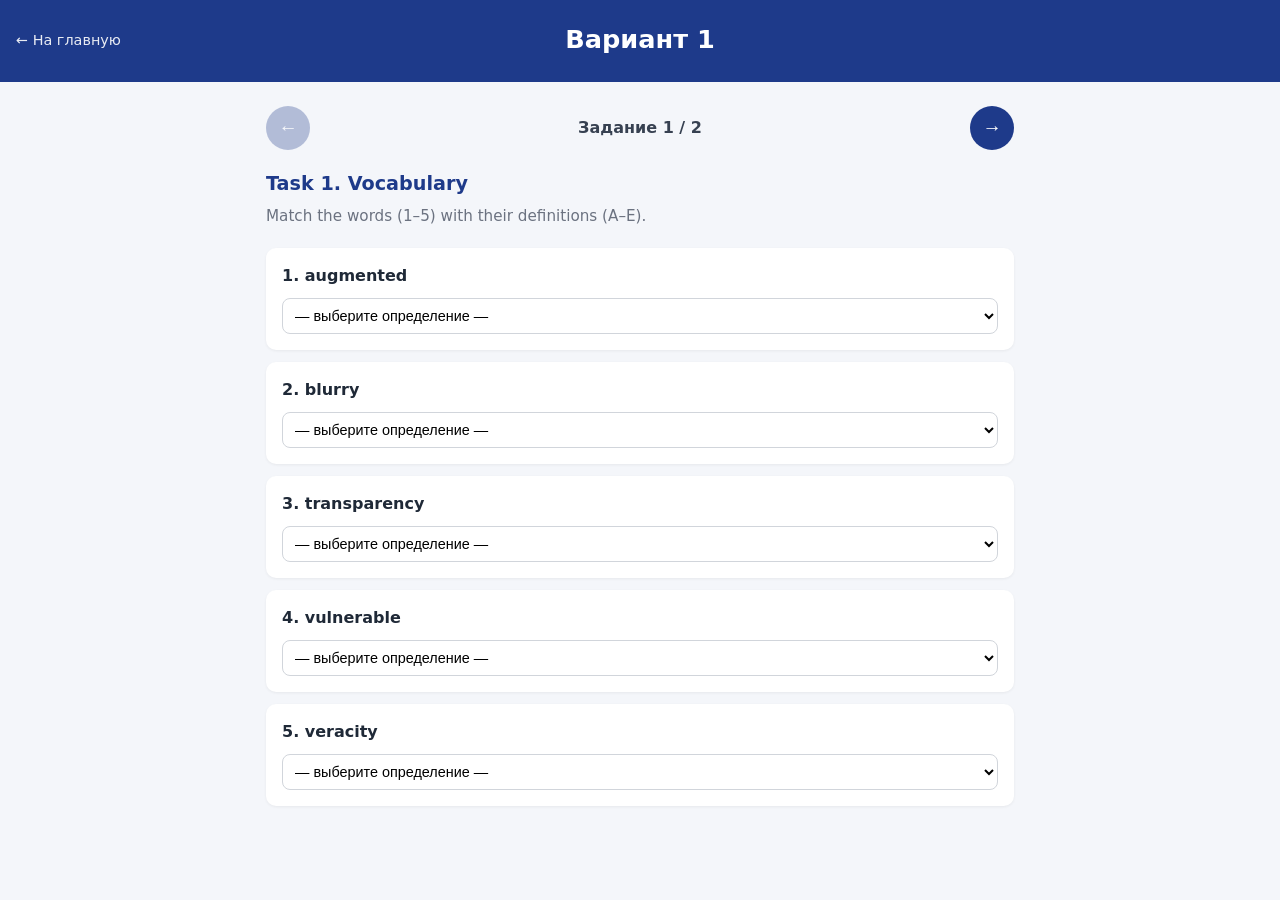
==== variant.html @ e1508805 "Add files via upload" ====
<!DOCTYPE html>
<html lang="ru">
<head>
  <meta charset="UTF-8">
  <meta name="viewport" content="width=device-width, initial-scale=1.0">
  <title>Вариант</title>
  <link rel="stylesheet" href="style.css">
</head>
<body>
  <header>
    <a href="index.html" class="back">← На главную</a>
    <h1 id="variant-title">Вариант</h1>
  </header>
  <main>
    <div class="task-nav">
      <button id="prev-task" class="nav-btn">←</button>
      <span id="task-indicator">Задание 1 / 2</span>
      <button id="next-task" class="nav-btn">→</button>
    </div>

    <section id="task-container"></section>

    <div id="result-box" class="hidden"></div>

    <div class="actions">
      <button id="check-btn">Проверить</button>
      <button id="retry-btn" class="hidden">Пройти заново</button>
    </div>
  </main>
  <script src="data.js"></script>
  <script src="app.js"></script>
</body>
</html>
---- style.css ----
* { box-sizing: border-box; margin: 0; padding: 0; }

body {
  font-family: system-ui, -apple-system, "Segoe UI", Roboto, sans-serif;
  background: #f4f6fa;
  color: #1f2937;
  line-height: 1.5;
  min-height: 100vh;
}

header {
  background: #1e3a8a;
  color: #fff;
  padding: 20px 16px;
  text-align: center;
  position: relative;
}
header h1 { font-size: 1.6rem; margin-bottom: 4px; }
header p { opacity: .85; font-size: .95rem; }
header .back {
  position: absolute;
  left: 16px;
  top: 50%;
  transform: translateY(-50%);
  color: #fff;
  text-decoration: none;
  font-size: .9rem;
  opacity: .9;
}
header .back:hover { opacity: 1; text-decoration: underline; }

main { max-width: 780px; margin: 0 auto; padding: 24px 16px 60px; }

/* Главная: карточки вариантов */
#variants-list {
  display: grid;
  grid-template-columns: repeat(auto-fill, minmax(150px, 1fr));
  gap: 14px;
}
.variant-card {
  background: #fff;
  border-radius: 12px;
  padding: 18px 14px;
  text-align: center;
  text-decoration: none;
  color: #1f2937;
  box-shadow: 0 1px 4px rgba(0,0,0,.08);
  transition: transform .12s, box-shadow .12s;
  border: 2px solid transparent;
}
.variant-card:hover {
  transform: translateY(-2px);
  box-shadow: 0 4px 12px rgba(0,0,0,.12);
}
.variant-card .num { font-size: 1.5rem; font-weight: 700; color: #1e3a8a; }
.variant-card .status { font-size: .85rem; margin-top: 6px; color: #6b7280; }
.variant-card.done { border-color: #16a34a; }
.variant-card.done .status { color: #16a34a; font-weight: 600; }

/* Навигация по заданиям */
.task-nav {
  display: flex;
  align-items: center;
  justify-content: space-between;
  margin-bottom: 20px;
}
.nav-btn {
  width: 44px; height: 44px;
  border-radius: 50%;
  border: none;
  background: #1e3a8a;
  color: #fff;
  font-size: 1.2rem;
  cursor: pointer;
  transition: opacity .15s;
}
.nav-btn:disabled { opacity: .3; cursor: default; }
#task-indicator { font-weight: 600; color: #374151; }

/* Задания */
.task-title { font-size: 1.2rem; font-weight: 700; margin-bottom: 6px; color: #1e3a8a; }
.task-instruction { font-size: .95rem; color: #6b7280; margin-bottom: 20px; }

.word-row, .question-row {
  background: #fff;
  border-radius: 10px;
  padding: 16px;
  margin-bottom: 12px;
  box-shadow: 0 1px 3px rgba(0,0,0,.06);
}
.word-row .word, .question-row .q-text {
  font-weight: 600;
  margin-bottom: 10px;
  display: block;
}
.word-row select {
  width: 100%;
  padding: 8px;
  border-radius: 8px;
  border: 1px solid #d1d5db;
  background: #fff;
  font-size: .9rem;
}
.question-row label {
  display: flex;
  align-items: flex-start;
  gap: 8px;
  padding: 6px 0;
  cursor: pointer;
  font-size: .95rem;
}
.question-row input[type="radio"] { margin-top: 3px; }

/* Результат */
#result-box {
  margin-top: 20px;
  padding: 18px;
  border-radius: 10px;
  font-weight: 600;
  text-align: center;
  font-size: 1.1rem;
}
#result-box.good { background: #dcfce7; color: #166534; }
#result-box.warn { background: #fef9c3; color: #854d0e; }
#result-box.bad  { background: #fee2e2; color: #991b1b; }

.actions { display: flex; gap: 12px; margin-top: 20px; justify-content: center; }
.actions button {
  padding: 12px 28px;
  border: none;
  border-radius: 10px;
  font-size: 1rem;
  font-weight: 600;
  cursor: pointer;
  transition: opacity .15s;
}
#check-btn { background: #1e3a8a; color: #fff; }
#check-btn:hover { opacity: .9; }
#retry-btn { background: #e5e7eb; color: #1f2937; }
#retry-btn:hover { opacity: .85; }

.reset {
  margin-top: 12px;
  background: transparent;
  border: 1px solid rgba(255,255,255,.5);
  color: #fff;
  padding: 6px 14px;
  border-radius: 8px;
  cursor: pointer;
  font-size: .85rem;
}
.reset:hover { background: rgba(255,255,255,.1); }

.hidden { display: none; }
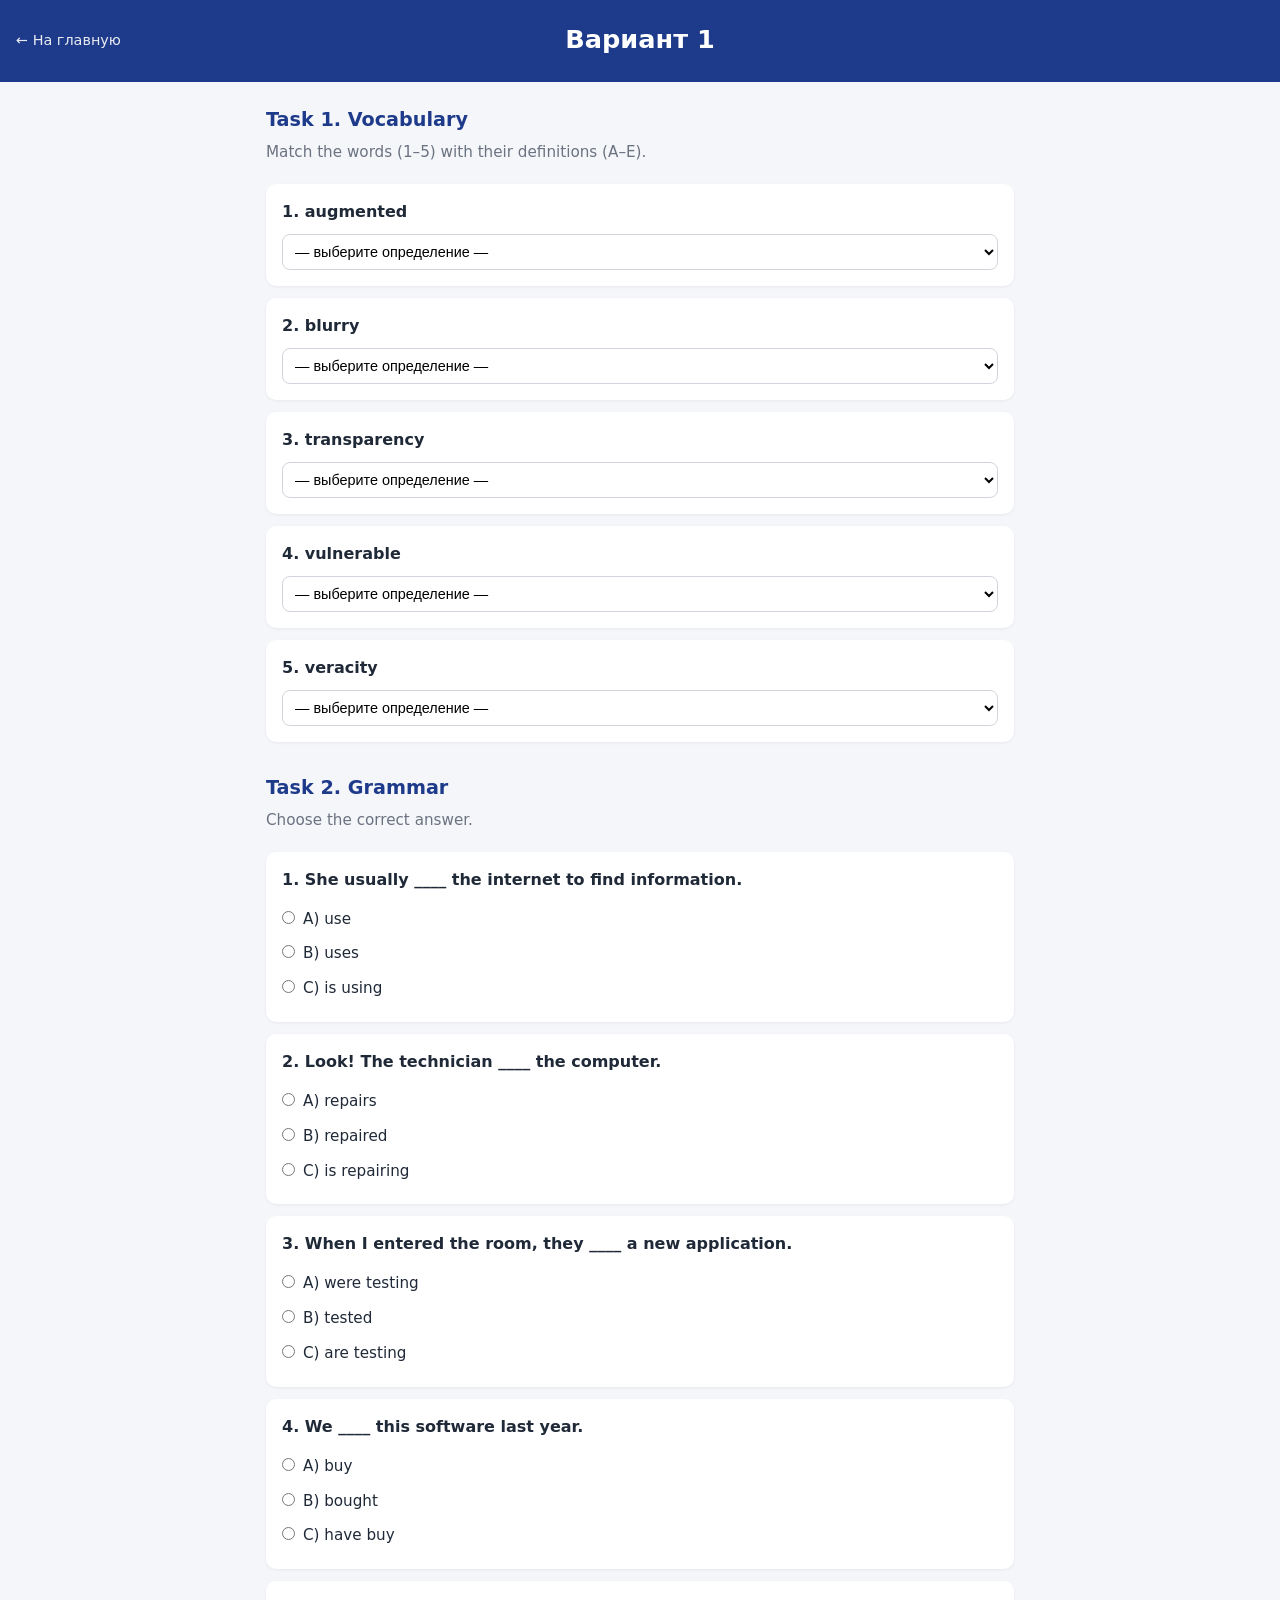
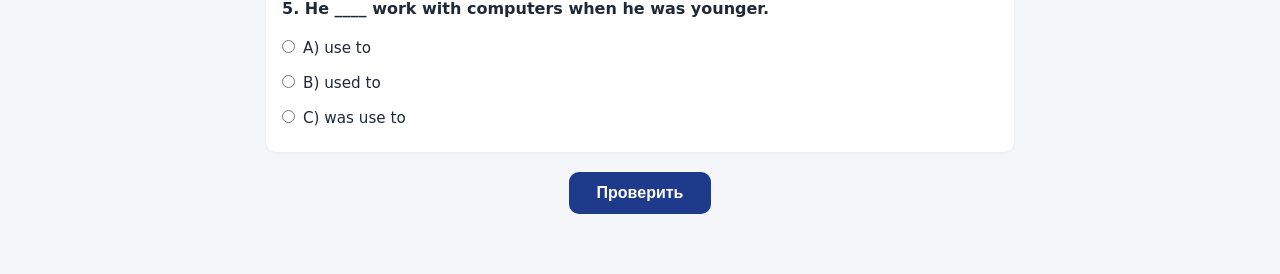
==== commit d15c87ff: "Add files via upload" ====
--- a/variant.html
+++ b/variant.html
@@ -12,12 +12,6 @@
     <h1 id="variant-title">Вариант</h1>
   </header>
   <main>
-    <div class="task-nav">
-      <button id="prev-task" class="nav-btn">←</button>
-      <span id="task-indicator">Задание 1 / 2</span>
-      <button id="next-task" class="nav-btn">→</button>
-    </div>
-
     <section id="task-container"></section>
 
     <div id="result-box" class="hidden"></div>
--- a/style.css
+++ b/style.css
@@ -151,4 +151,31 @@
 }
 .reset:hover { background: rgba(255,255,255,.1); }
 
-.hidden { display: none; }+.hidden { display: none; }
+.word-feedback {
+  margin-top: 8px;
+  font-size: .9rem;
+  padding: 6px 10px;
+  border-radius: 6px;
+}
+.word-feedback .fb-ok {
+  color: #166534;
+  background: #dcfce7;
+  padding: 4px 8px;
+  border-radius: 6px;
+  display: inline-block;
+}
+.word-feedback .fb-bad {
+  color: #991b1b;
+  background: #fee2e2;
+  padding: 4px 8px;
+  border-radius: 6px;
+  display: inline-block;
+}
+.word-feedback .fb-miss {
+  color: #854d0e;
+  background: #fef9c3;
+  padding: 4px 8px;
+  border-radius: 6px;
+  display: inline-block;
+}
